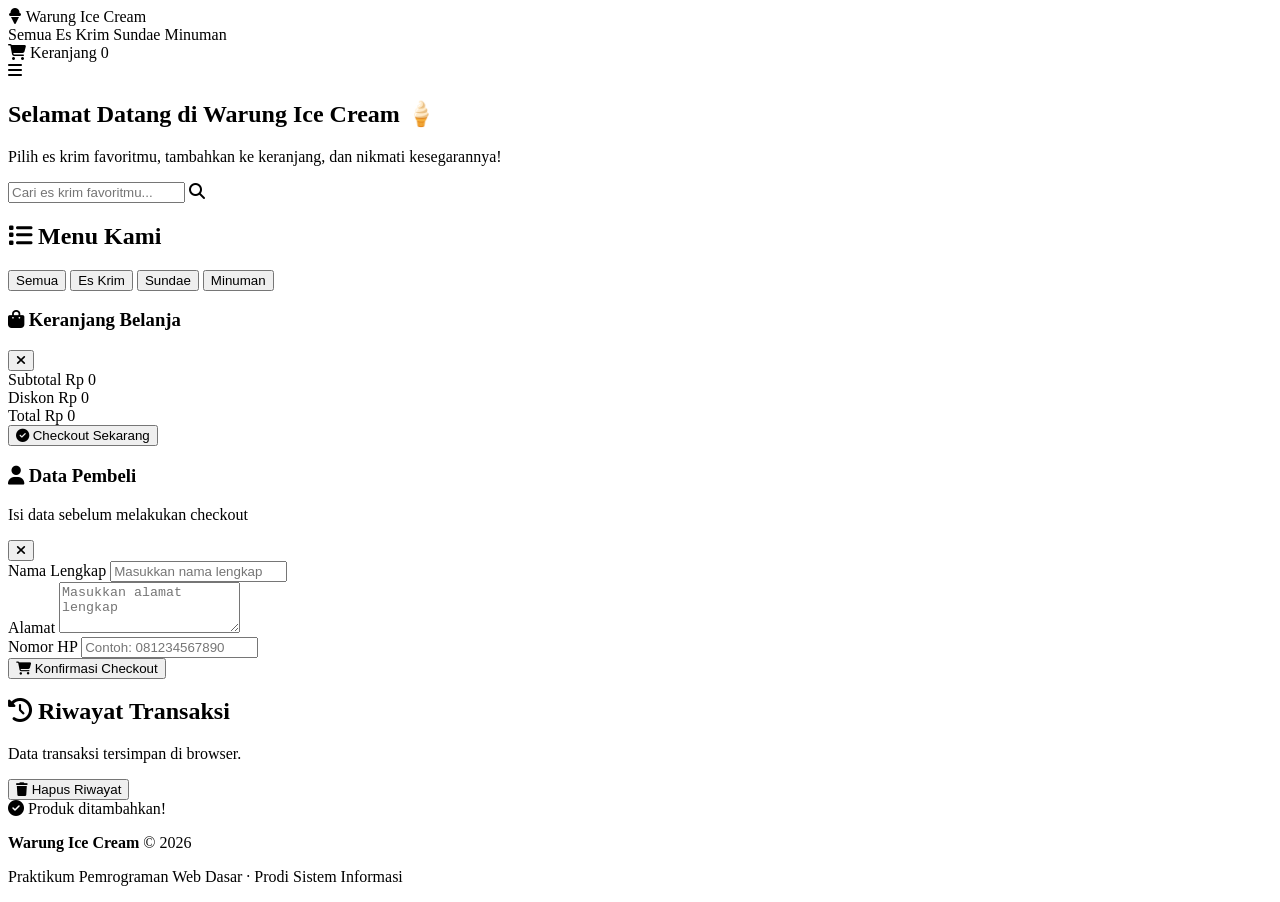
==== index.html @ 453256f9 "index web es cream" ====
<!DOCTYPE html>
<html lang="id">
<head>
    <meta charset="UTF-8">
    <meta name="viewport" content="width=device-width, initial-scale=1.0">

    <title>Warung Ice Cream - Es Krim Segar Setiap Hari</title>

    <!-- jQuery CDN -->
    <script src="https://code.jquery.com/jquery-3.7.1.min.js"
        integrity="sha256-/JqT3SQfawRcv/BIHPThkBvs0OEvtFFmqPF/lYI/Cxo="
        crossorigin="anonymous"></script>

    <!-- Font Awesome -->
    <link rel="stylesheet"
        href="https://cdnjs.cloudflare.com/ajax/libs/font-awesome/6.4.0/css/all.min.css">

    <!-- Google Fonts -->
    <link
        href="https://fonts.googleapis.com/css2?family=Poppins:wght@300;400;500;600;700;800&display=swap"
        rel="stylesheet">

    <!-- CSS -->
    <link rel="stylesheet" href="style.css">
</head>

<body>

    <!-- ================= NAVBAR ================= -->
    <nav class="navbar">
        <div class="nav-container">

            <div class="logo">
                <i class="fas fa-ice-cream"></i>
                <span>Warung Ice Cream</span>
            </div>

            <div class="nav-menu" id="navMenu">
                <a class="nav-link active" data-filter="all">Semua</a>
                <a class="nav-link" data-filter="es-krim">Es Krim</a>
                <a class="nav-link" data-filter="sundae">Sundae</a>
                <a class="nav-link" data-filter="minuman">Minuman</a>
            </div>

            <div class="cart-btn" id="cartBtn">
                <i class="fas fa-shopping-cart"></i>
                <span class="cart-text">Keranjang</span>
                <span class="cart-badge" id="cartBadge">0</span>
            </div>

            <div class="hamburger" id="hamburger">
                <i class="fas fa-bars"></i>
            </div>

        </div>
    </nav>


    <!-- ================= HERO ================= -->
    <section class="hero">

        <div class="hero-content">

            <h1>
                Selamat Datang di
                <span>Warung Ice Cream</span> 🍦
            </h1>

            <p>
                Pilih es krim favoritmu, tambahkan ke keranjang,
                dan nikmati kesegarannya!
            </p>

            <div class="search-box">
                <input
                    type="text"
                    id="searchProduk"
                    placeholder="Cari es krim favoritmu..."
                >

                <i class="fas fa-search"></i>
            </div>

        </div>

    </section>


    <!-- ================= PRODUK ================= -->
    <section class="produk-section">

        <div class="section-header">

            <h2>
                <i class="fas fa-list"></i>
                Menu Kami
            </h2>

            <div class="filter-btns">

                <button class="filter-btn active" data-cat="all">
                    Semua
                </button>

                <button class="filter-btn" data-cat="es-krim">
                    Es Krim
                </button>

                <button class="filter-btn" data-cat="sundae">
                    Sundae
                </button>

                <button class="filter-btn" data-cat="minuman">
                    Minuman
                </button>

            </div>

        </div>

        <!-- Produk dirender oleh jQuery -->
        <div class="produk-grid" id="produkGrid"></div>

    </section>


    <!-- ================= CART OVERLAY ================= -->
    <div class="cart-overlay" id="cartOverlay"></div>


    <!-- ================= CART SIDEBAR ================= -->
    <aside class="cart-sidebar" id="cartSidebar">

        <div class="cart-header">

            <h3>
                <i class="fas fa-shopping-bag"></i>
                Keranjang Belanja
            </h3>

            <button class="cart-close" id="cartClose">
                <i class="fas fa-times"></i>
            </button>

        </div>


        <div class="cart-items" id="cartItems">
            <!-- Keranjang dirender oleh jQuery -->
        </div>


        <div class="cart-footer">

            <div class="cart-summary">

                <div class="summary-row">
                    <span>Subtotal</span>
                    <span id="cartOriginal">Rp 0</span>
                </div>

                <div class="summary-row discount-row">
                    <span>Diskon</span>
                    <span id="cartDiscount">Rp 0</span>
                </div>

                <div class="cart-total">
                    <span>Total</span>
                    <span class="total-price" id="cartTotal">
                        Rp 0
                    </span>
                </div>

            </div>

            <button class="btn-checkout" id="btnCheckout">
                <i class="fas fa-check-circle"></i>
                Checkout Sekarang
            </button>

        </div>

    </aside>


    <!-- ================= MODAL PEMBELI ================= -->
    <div class="modal-overlay" id="buyerModal">

        <div class="buyer-modal">

            <div class="modal-header">

                <div>
                    <h3>
                        <i class="fas fa-user"></i>
                        Data Pembeli
                    </h3>

                    <p>
                        Isi data sebelum melakukan checkout
                    </p>
                </div>

                <button class="modal-close" id="buyerModalClose">
                    <i class="fas fa-times"></i>
                </button>

            </div>


            <form id="buyerForm">

                <div class="form-group">

                    <label for="namaPembeli">
                        Nama Lengkap
                    </label>

                    <input
                        type="text"
                        id="namaPembeli"
                        placeholder="Masukkan nama lengkap"
                    >

                    <small class="error-message" id="namaError"></small>

                </div>


                <div class="form-group">

                    <label for="alamatPembeli">
                        Alamat
                    </label>

                    <textarea
                        id="alamatPembeli"
                        rows="3"
                        placeholder="Masukkan alamat lengkap"
                    ></textarea>

                    <small class="error-message" id="alamatError"></small>

                </div>


                <div class="form-group">

                    <label for="hpPembeli">
                        Nomor HP
                    </label>

                    <input
                        type="text"
                        id="hpPembeli"
                        placeholder="Contoh: 081234567890"
                    >

                    <small class="error-message" id="hpError"></small>

                </div>


                <button type="submit" class="btn-submit">
                    <i class="fas fa-shopping-cart"></i>
                    Konfirmasi Checkout
                </button>

            </form>

        </div>

    </div>


    <!-- ================= RIWAYAT TRANSAKSI ================= -->
    <section class="riwayat-section">

        <div class="riwayat-header">

            <div>
                <h2>
                    <i class="fas fa-history"></i>
                    Riwayat Transaksi
                </h2>

                <p>
                    Data transaksi tersimpan di browser.
                </p>
            </div>

            <button id="btnHapusRiwayat" class="btn-clear-history">
                <i class="fas fa-trash"></i>
                Hapus Riwayat
            </button>

        </div>


        <div id="riwayatList" class="riwayat-list">
            <!-- Riwayat ditampilkan dengan jQuery -->
        </div>

    </section>


    <!-- ================= TOAST ================= -->
    <div class="toast" id="toast">

        <i class="fas fa-check-circle"></i>

        <span id="toastMsg">
            Produk ditambahkan!
        </span>

    </div>


    <!-- ================= FOOTER ================= -->
    <footer class="footer">

        <p>
            <strong>Warung Ice Cream</strong> © 2026
        </p>

        <p>
            Praktikum Pemrograman Web Dasar · Prodi Sistem Informasi
        </p>

    </footer>


    <!-- JavaScript -->
    <script src="script.js"></script>

</body>
</html>
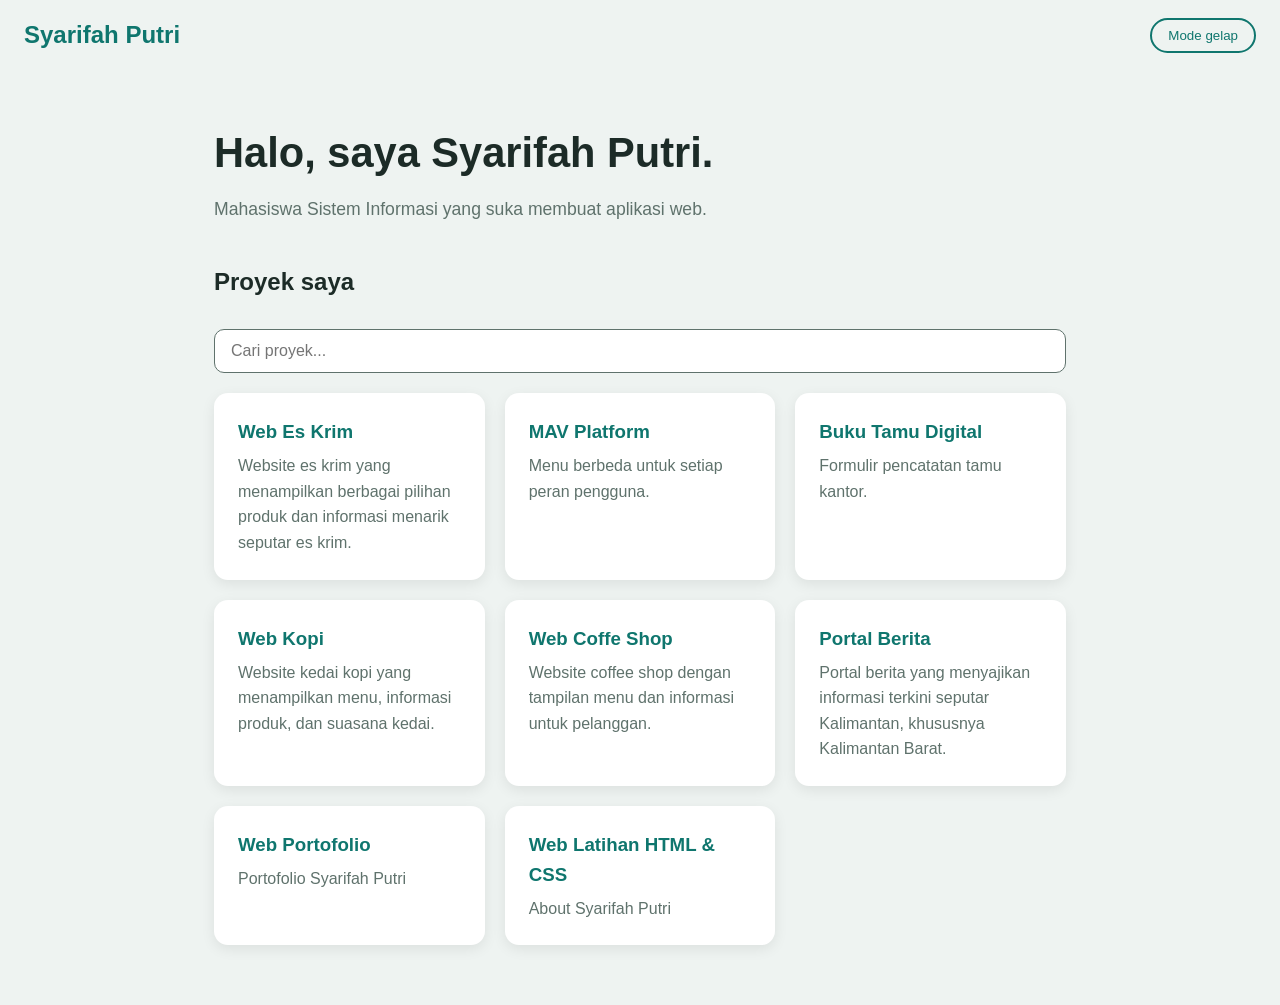
==== commit 4fc99151: "Portal Website" ====
--- a/index.html
+++ b/index.html
@@ -2,336 +2,102 @@
 <html lang="id">
 <head>
     <meta charset="UTF-8">
-    <meta name="viewport" content="width=device-width, initial-scale=1.0">
+    <meta name="viewport" content="width=device-width, initial-scale=1">
+    <title>Portofolio Syarifah Putri</title>
 
-    <title>Warung Ice Cream - Es Krim Segar Setiap Hari</title>
-
-    <!-- jQuery CDN -->
-    <script src="https://code.jquery.com/jquery-3.7.1.min.js"
-        integrity="sha256-/JqT3SQfawRcv/BIHPThkBvs0OEvtFFmqPF/lYI/Cxo="
-        crossorigin="anonymous"></script>
-
-    <!-- Font Awesome -->
-    <link rel="stylesheet"
-        href="https://cdnjs.cloudflare.com/ajax/libs/font-awesome/6.4.0/css/all.min.css">
-
-    <!-- Google Fonts -->
-    <link
-        href="https://fonts.googleapis.com/css2?family=Poppins:wght@300;400;500;600;700;800&display=swap"
-        rel="stylesheet">
-
-    <!-- CSS -->
+    <!-- Menghubungkan file CSS -->
     <link rel="stylesheet" href="style.css">
 </head>
-
 <body>
 
-    <!-- ================= NAVBAR ================= -->
-    <nav class="navbar">
-        <div class="nav-container">
+    <!-- ===== Bagian atas ===== -->
+    <header class="header">
+        <h2 class="logo">Syarifah Putri</h2>
+        <button id="tombol-tema">Mode gelap</button>
+    </header>
 
-            <div class="logo">
-                <i class="fas fa-ice-cream"></i>
-                <span>Warung Ice Cream</span>
-            </div>
+    <main class="isi">
 
-            <div class="nav-menu" id="navMenu">
-                <a class="nav-link active" data-filter="all">Semua</a>
-                <a class="nav-link" data-filter="es-krim">Es Krim</a>
-                <a class="nav-link" data-filter="sundae">Sundae</a>
-                <a class="nav-link" data-filter="minuman">Minuman</a>
-            </div>
+        <!-- ===== Perkenalan ===== -->
+        <section class="perkenalan">
 
-            <div class="cart-btn" id="cartBtn">
-                <i class="fas fa-shopping-cart"></i>
-                <span class="cart-text">Keranjang</span>
-                <span class="cart-badge" id="cartBadge">0</span>
-            </div>
+            <h1>Halo, saya Syarifah Putri.</h1>
+            <p>Mahasiswa Sistem Informasi yang suka membuat aplikasi web.</p>
+        </section>
 
-            <div class="hamburger" id="hamburger">
-                <i class="fas fa-bars"></i>
-            </div>
+        <!-- ===== Daftar proyek ===== -->
+        <h2>Proyek saya</h2>
 
-        </div>
-    </nav>
+        <!-- Kotak pencarian (dipakai oleh script.js) -->
+        <input type="text" id="cari" placeholder="Cari proyek...">
 
+        <section class="daftar-proyek">
 
-    <!-- ================= HERO ================= -->
-    <section class="hero">
+            <!-- Satu kartu = satu proyek.
+                 href mengarah ke index.html di dalam folder proyek tersebut. -->
+            <a
+                class="kartu"
+                href="web es cream/index.html">
+                <h3>Web Es Krim</h3>
+                <p>Website es krim yang menampilkan berbagai pilihan produk dan informasi menarik seputar es krim.</p>
+            </a>
 
-        <div class="hero-content">
+            <a
+                class="kartu"
+                href="mav-platform/index.html">
+                <h3>MAV Platform</h3>
+                <p>Menu berbeda untuk setiap peran pengguna.</p>
+            </a>
 
-            <h1>
-                Selamat Datang di
-                <span>Warung Ice Cream</span> 🍦
-            </h1>
+            <a
+                class="kartu"
+                href="buku-tamu-digital/index.html">
+                <h3>Buku Tamu Digital</h3>
+                <p>Formulir pencatatan tamu kantor.</p>
+            </a>
 
-            <p>
-                Pilih es krim favoritmu, tambahkan ke keranjang,
-                dan nikmati kesegarannya!
-            </p>
+            <a
+                class="kartu"
+                href="web kopi/index.html">
+                <h3>Web Kopi</h3>
+                <p>Website kedai kopi yang menampilkan menu, informasi produk, dan suasana kedai.</p>
+            </a>
 
-            <div class="search-box">
-                <input
-                    type="text"
-                    id="searchProduk"
-                    placeholder="Cari es krim favoritmu..."
-                >
+            <a
+                class="kartu"
+                href="coffe shop/index.html">
+                <h3>Web Coffe Shop</h3>
+                <p> Website coffee shop dengan tampilan menu dan informasi untuk pelanggan.</p>
+            </a>
 
-                <i class="fas fa-search"></i>
-            </div>
+            <a
+                class="kartu"
+                href="portal-berita/portal_berita.html">
+                <h3>Portal Berita</h3>
+                <p>Portal berita yang menyajikan informasi terkini
+            seputar Kalimantan, khususnya Kalimantan Barat.</p>
+            </a>
 
-        </div>
+             <a
+                class="kartu"
+                href="portofolio/index.html">
+                <h3>Web Portofolio</h3>
+                <p>Portofolio Syarifah Putri</p>
+            </a>
 
-    </section>
+            <a
+                class="kartu"
+                href="about/index.html">
+                <h3>Web Latihan HTML & CSS</h3>
+                <p>About Syarifah Putri</p>
+            </a>
 
+            <!-- Mau menambah proyek? Salin satu blok <a class="kartu"> di atas, lalu ubah href, judul, dan deskripsinya. -->
+        </section>
 
-    <!-- ================= PRODUK ================= -->
-    <section class="produk-section">
-
-        <div class="section-header">
-
-            <h2>
-                <i class="fas fa-list"></i>
-                Menu Kami
-            </h2>
-
-            <div class="filter-btns">
-
-                <button class="filter-btn active" data-cat="all">
-                    Semua
-                </button>
-
-                <button class="filter-btn" data-cat="es-krim">
-                    Es Krim
-                </button>
-
-                <button class="filter-btn" data-cat="sundae">
-                    Sundae
-                </button>
-
-                <button class="filter-btn" data-cat="minuman">
-                    Minuman
-                </button>
-
-            </div>
-
-        </div>
-
-        <!-- Produk dirender oleh jQuery -->
-        <div class="produk-grid" id="produkGrid"></div>
-
-    </section>
-
-
-    <!-- ================= CART OVERLAY ================= -->
-    <div class="cart-overlay" id="cartOverlay"></div>
-
-
-    <!-- ================= CART SIDEBAR ================= -->
-    <aside class="cart-sidebar" id="cartSidebar">
-
-        <div class="cart-header">
-
-            <h3>
-                <i class="fas fa-shopping-bag"></i>
-                Keranjang Belanja
-            </h3>
-
-            <button class="cart-close" id="cartClose">
-                <i class="fas fa-times"></i>
-            </button>
-
-        </div>
-
-
-        <div class="cart-items" id="cartItems">
-            <!-- Keranjang dirender oleh jQuery -->
-        </div>
-
-
-        <div class="cart-footer">
-
-            <div class="cart-summary">
-
-                <div class="summary-row">
-                    <span>Subtotal</span>
-                    <span id="cartOriginal">Rp 0</span>
-                </div>
-
-                <div class="summary-row discount-row">
-                    <span>Diskon</span>
-                    <span id="cartDiscount">Rp 0</span>
-                </div>
-
-                <div class="cart-total">
-                    <span>Total</span>
-                    <span class="total-price" id="cartTotal">
-                        Rp 0
-                    </span>
-                </div>
-
-            </div>
-
-            <button class="btn-checkout" id="btnCheckout">
-                <i class="fas fa-check-circle"></i>
-                Checkout Sekarang
-            </button>
-
-        </div>
-
-    </aside>
-
-
-    <!-- ================= MODAL PEMBELI ================= -->
-    <div class="modal-overlay" id="buyerModal">
-
-        <div class="buyer-modal">
-
-            <div class="modal-header">
-
-                <div>
-                    <h3>
-                        <i class="fas fa-user"></i>
-                        Data Pembeli
-                    </h3>
-
-                    <p>
-                        Isi data sebelum melakukan checkout
-                    </p>
-                </div>
-
-                <button class="modal-close" id="buyerModalClose">
-                    <i class="fas fa-times"></i>
-                </button>
-
-            </div>
-
-
-            <form id="buyerForm">
-
-                <div class="form-group">
-
-                    <label for="namaPembeli">
-                        Nama Lengkap
-                    </label>
-
-                    <input
-                        type="text"
-                        id="namaPembeli"
-                        placeholder="Masukkan nama lengkap"
-                    >
-
-                    <small class="error-message" id="namaError"></small>
-
-                </div>
-
-
-                <div class="form-group">
-
-                    <label for="alamatPembeli">
-                        Alamat
-                    </label>
-
-                    <textarea
-                        id="alamatPembeli"
-                        rows="3"
-                        placeholder="Masukkan alamat lengkap"
-                    ></textarea>
-
-                    <small class="error-message" id="alamatError"></small>
-
-                </div>
-
-
-                <div class="form-group">
-
-                    <label for="hpPembeli">
-                        Nomor HP
-                    </label>
-
-                    <input
-                        type="text"
-                        id="hpPembeli"
-                        placeholder="Contoh: 081234567890"
-                    >
-
-                    <small class="error-message" id="hpError"></small>
-
-                </div>
-
-
-                <button type="submit" class="btn-submit">
-                    <i class="fas fa-shopping-cart"></i>
-                    Konfirmasi Checkout
-                </button>
-
-            </form>
-
-        </div>
-
-    </div>
-
-
-    <!-- ================= RIWAYAT TRANSAKSI ================= -->
-    <section class="riwayat-section">
-
-        <div class="riwayat-header">
-
-            <div>
-                <h2>
-                    <i class="fas fa-history"></i>
-                    Riwayat Transaksi
-                </h2>
-
-                <p>
-                    Data transaksi tersimpan di browser.
-                </p>
-            </div>
-
-            <button id="btnHapusRiwayat" class="btn-clear-history">
-                <i class="fas fa-trash"></i>
-                Hapus Riwayat
-            </button>
-
-        </div>
-
-
-        <div id="riwayatList" class="riwayat-list">
-            <!-- Riwayat ditampilkan dengan jQuery -->
-        </div>
-
-    </section>
-
-
-    <!-- ================= TOAST ================= -->
-    <div class="toast" id="toast">
-
-        <i class="fas fa-check-circle"></i>
-
-        <span id="toastMsg">
-            Produk ditambahkan!
-        </span>
-
-    </div>
-
-
-    <!-- ================= FOOTER ================= -->
-    <footer class="footer">
-
-        <p>
-            <strong>Warung Ice Cream</strong> © 2026
-        </p>
-
-        <p>
-            Praktikum Pemrograman Web Dasar · Prodi Sistem Informasi
-        </p>
-
-    </footer>
-
-
-    <!-- JavaScript -->
+        <p id="pesan-kosong" class="pesan-kosong">Proyek tidak ditemukan.</p>
+    </main>
+    <!-- Menghubungkan file JavaScript(letakkan paling bawah) -->
     <script src="script.js"></script>
-
 </body>
 </html>
--- a/style.css
+++ b/style.css
@@ -0,0 +1,136 @@
+/* ===== 1. Warna =====
+   Variabel CSS: ubah warna cukup di sini saja. */
+
+:root {
+  --latar: #eef3f1;
+  --kartu: #ffffff;
+  --teks: #1c2b27;
+  --teks-pudar: #5f726c;
+  --aksen: #0f766e;
+}
+
+/* Saat body diberi class "gelap" oleh JavaScript, warna berganti */
+
+body.gelap {
+  --latar: #121a18;
+  --kartu: #1b2623;
+  --teks: #e6efec;
+  --teks-pudar: #94a8a1;
+  --aksen: #5fd1c4;
+}
+
+/* ===== 2. Dasar halaman ===== */
+
+* {
+  box-sizing: border-box;
+}
+
+body {
+  margin: 0;
+  font-family: Arial, sans-serif;
+  line-height: 1.6;
+  background: var(--latar);
+  color: var(--teks);
+}
+
+/* ===== 3. Bagian atas ===== */
+
+.header {
+  display: flex;
+  justify-content: space-between;
+  align-items: center;
+  padding: 16px 24px;
+}
+
+.logo {
+  margin: 0;
+  color: var(--aksen);
+}
+
+#tombol-tema {
+  padding: 8px 16px;
+  border: 2px solid var(--aksen);
+  border-radius: 20px;
+  background: transparent;
+  color: var(--aksen);
+  cursor: pointer;
+}
+
+/* ===== 4. Isi halaman ===== */
+
+.isi {
+  max-width: 900px;
+  margin: 0 auto;
+  padding: 0 24px 60px;
+}
+
+.perkenalan {
+  padding: 50px 0 20px;
+}
+
+.perkenalan h1 {
+  font-size: 2.6rem;
+  margin: 0 0 8px;
+}
+
+.perkenalan p {
+  color: var(--teks-pudar);
+  font-size: 1.1rem;
+  margin: 0;
+}
+
+
+/* ===== 5. Pencarian ===== */
+
+#cari {
+  width: 100%;
+  padding: 12px 16px;
+  margin: 8px 0 20px;
+  border: 1px solid var(--teks-pudar);
+  border-radius: 10px;
+  font-size: 1rem;
+  background: var(--kartu);
+  color: var(--teks);
+}
+
+
+/* ===== 6. Kartu proyek ===== */
+
+.daftar-proyek {
+  display: grid;
+  grid-template-columns: repeat(auto-fill, minmax(250px, 1fr));
+  gap: 20px;
+}
+
+.kartu {
+  display: block;
+  padding: 24px;
+  background: var(--kartu);
+  border-radius: 14px;
+  box-shadow: 0 4px 14px rgba(0, 0, 0, 0.08);
+  color: inherit;
+  text-decoration: none;
+  transition: transform 0.2s;
+}
+
+.kartu:hover {
+  transform: translateY(-4px);
+}
+
+.kartu h3 {
+  margin: 0 0 6px;
+  color: var(--aksen);
+}
+
+.kartu p {
+  margin: 0;
+  color: var(--teks-pudar);
+}
+
+
+/* Pesan "tidak ditemukan" disembunyikan dulu */
+
+.pesan-kosong {
+  display: none;
+  color: var(--teks-pudar);
+}
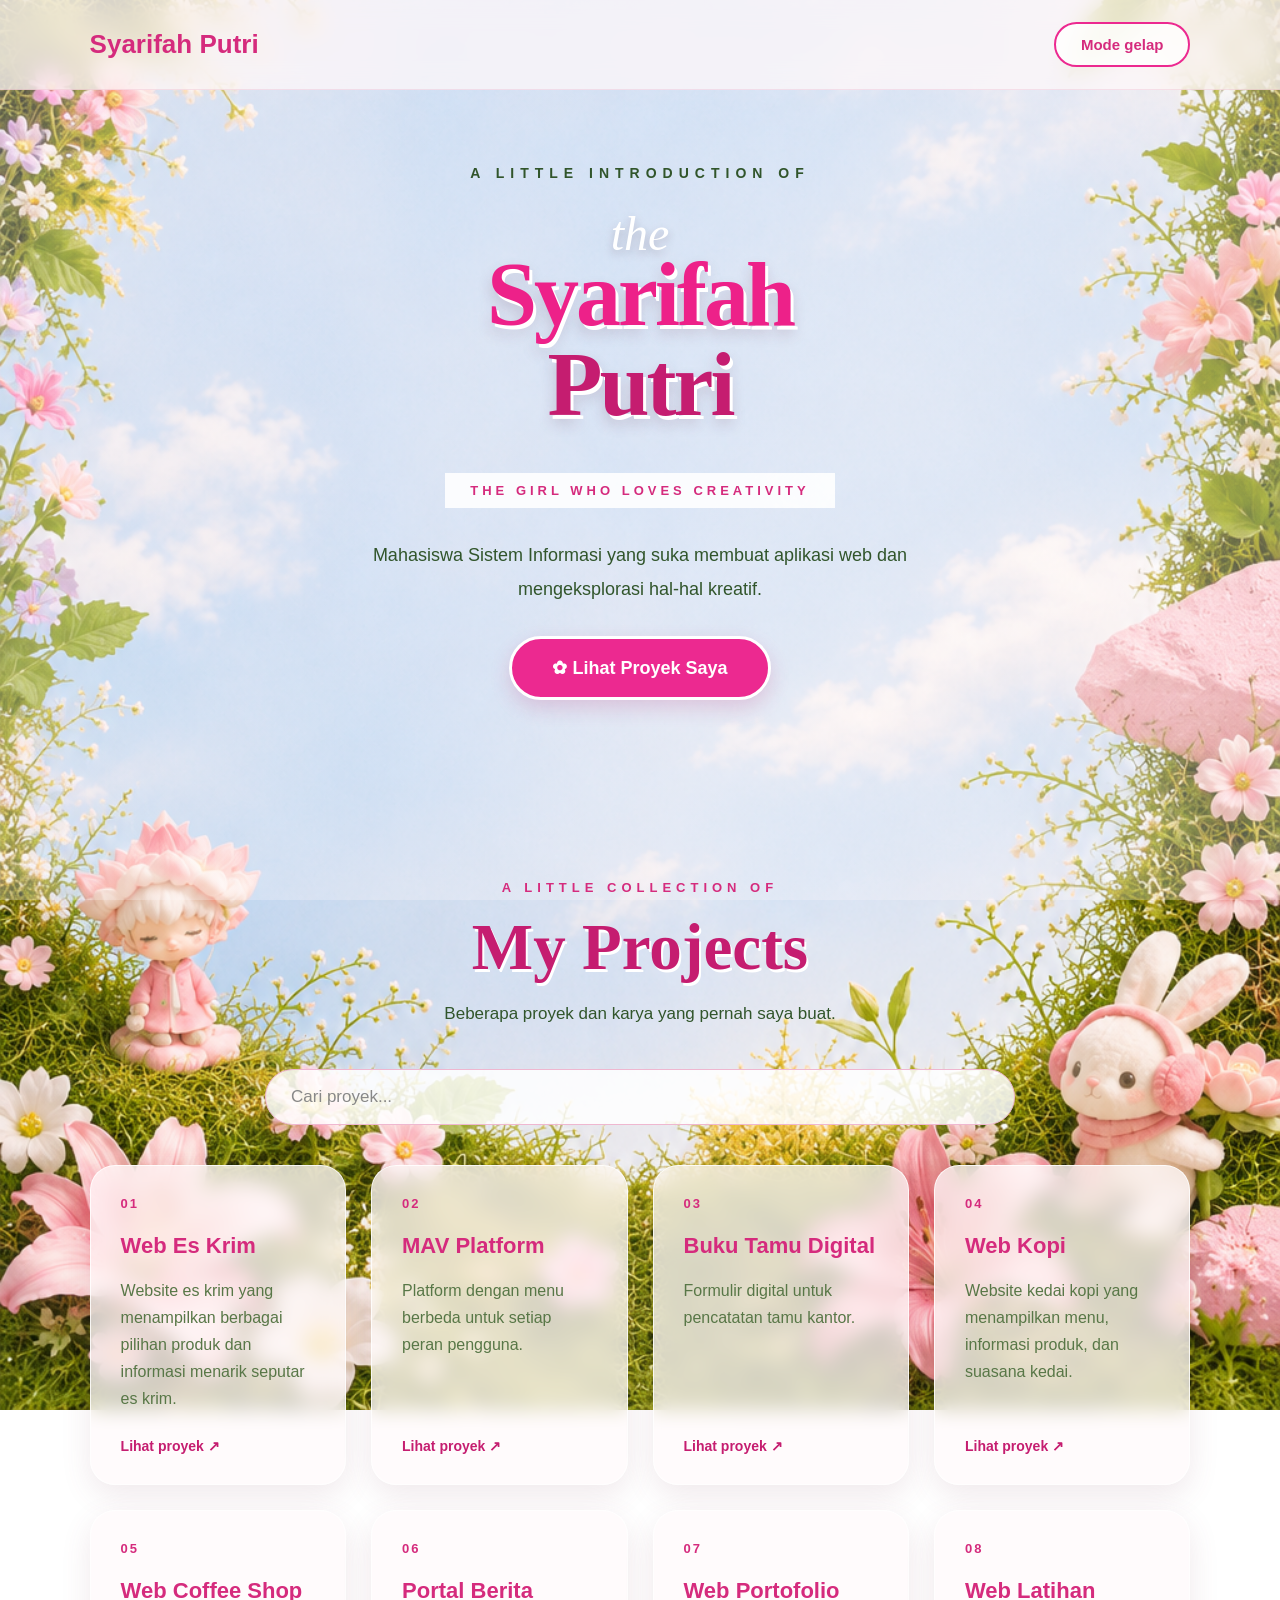
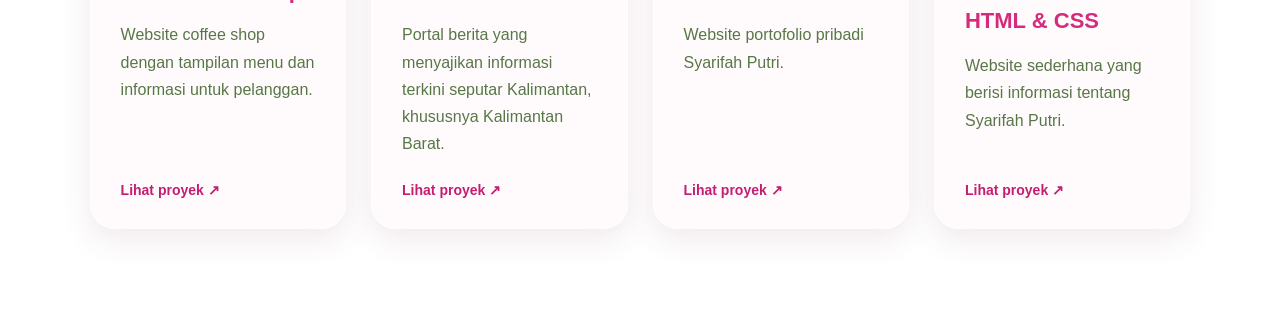
==== commit 9a20637c: "Pertemuan 13" ====
--- a/index.html
+++ b/index.html
@@ -1,8 +1,10 @@
+
 <!DOCTYPE html>
 <html lang="id">
 <head>
     <meta charset="UTF-8">
-    <meta name="viewport" content="width=device-width, initial-scale=1">
+    <meta name="viewport" content="width=device-width, initial-scale=1.0">
+
     <title>Portofolio Syarifah Putri</title>
 
     <!-- Menghubungkan file CSS -->
@@ -10,94 +12,158 @@
 </head>
 <body>
 
-    <!-- ===== Bagian atas ===== -->
+    <!-- ===== Bagian Header ===== -->
     <header class="header">
         <h2 class="logo">Syarifah Putri</h2>
-        <button id="tombol-tema">Mode gelap</button>
+
+        <button id="tombol-tema" type="button">
+            Mode gelap
+        </button>
     </header>
 
     <main class="isi">
 
-        <!-- ===== Perkenalan ===== -->
-        <section class="perkenalan">
+        <!-- ===== Bagian Perkenalan ===== -->
+        <section class="perkenalan" id="beranda">
 
-            <h1>Halo, saya Syarifah Putri.</h1>
-            <p>Mahasiswa Sistem Informasi yang suka membuat aplikasi web.</p>
+            <p class="teks-pembuka">
+                A LITTLE INTRODUCTION OF
+            </p>
+
+            <h1>
+                <span class="the">the</span>
+                <span class="nama">Syarifah</span>
+                <span class="nama nama-kedua">Putri</span>
+            </h1>
+
+            <p class="label-kreativitas">
+                THE GIRL WHO LOVES CREATIVITY
+            </p>
+
+            <p class="deskripsi">
+                Mahasiswa Sistem Informasi yang suka membuat aplikasi web
+                dan mengeksplorasi hal-hal kreatif.
+            </p>
+
+            <a href="#proyek" class="tombol-proyek">
+                ✿ Lihat Proyek Saya
+            </a>
+
         </section>
 
-        <!-- ===== Daftar proyek ===== -->
-        <h2>Proyek saya</h2>
+        <!-- ===== Bagian Daftar Proyek ===== -->
+        <section class="bagian-proyek" id="proyek">
 
-        <!-- Kotak pencarian (dipakai oleh script.js) -->
-        <input type="text" id="cari" placeholder="Cari proyek...">
+            <div class="judul-proyek">
+                <p class="subjudul">A LITTLE COLLECTION OF</p>
+                <h2>My Projects</h2>
+                <p>
+                    Beberapa proyek dan karya yang pernah saya buat.
+                </p>
+            </div>
 
-        <section class="daftar-proyek">
+            <!-- Kolom pencarian -->
+            <input
+                type="text"
+                id="cari"
+                placeholder="Cari proyek..."
+                aria-label="Cari proyek"
+            >
 
-            <!-- Satu kartu = satu proyek.
-                 href mengarah ke index.html di dalam folder proyek tersebut. -->
-            <a
-                class="kartu"
-                href="web es cream/index.html">
-                <h3>Web Es Krim</h3>
-                <p>Website es krim yang menampilkan berbagai pilihan produk dan informasi menarik seputar es krim.</p>
-            </a>
+            <!-- Daftar kartu proyek -->
+            <section class="daftar-proyek">
 
-            <a
-                class="kartu"
-                href="mav-platform/index.html">
-                <h3>MAV Platform</h3>
-                <p>Menu berbeda untuk setiap peran pengguna.</p>
-            </a>
+                <a class="kartu" href="web es cream/index.html">
+                    <span class="nomor-proyek">01</span>
+                    <h3>Web Es Krim</h3>
+                    <p>
+                        Website es krim yang menampilkan berbagai pilihan
+                        produk dan informasi menarik seputar es krim.
+                    </p>
+                    <span class="lihat-proyek">Lihat proyek ↗</span>
+                </a>
 
-            <a
-                class="kartu"
-                href="buku-tamu-digital/index.html">
-                <h3>Buku Tamu Digital</h3>
-                <p>Formulir pencatatan tamu kantor.</p>
-            </a>
+                <a class="kartu" href="mav-platform/index.html">
+                    <span class="nomor-proyek">02</span>
+                    <h3>MAV Platform</h3>
+                    <p>
+                        Platform dengan menu berbeda untuk setiap
+                        peran pengguna.
+                    </p>
+                    <span class="lihat-proyek">Lihat proyek ↗</span>
+                </a>
 
-            <a
-                class="kartu"
-                href="web kopi/index.html">
-                <h3>Web Kopi</h3>
-                <p>Website kedai kopi yang menampilkan menu, informasi produk, dan suasana kedai.</p>
-            </a>
+                <a class="kartu" href="buku-tamu-digital/index.html">
+                    <span class="nomor-proyek">03</span>
+                    <h3>Buku Tamu Digital</h3>
+                    <p>
+                        Formulir digital untuk pencatatan tamu kantor.
+                    </p>
+                    <span class="lihat-proyek">Lihat proyek ↗</span>
+                </a>
 
-            <a
-                class="kartu"
-                href="coffe shop/index.html">
-                <h3>Web Coffe Shop</h3>
-                <p> Website coffee shop dengan tampilan menu dan informasi untuk pelanggan.</p>
-            </a>
+                <a class="kartu" href="web kopi/index.html">
+                    <span class="nomor-proyek">04</span>
+                    <h3>Web Kopi</h3>
+                    <p>
+                        Website kedai kopi yang menampilkan menu,
+                        informasi produk, dan suasana kedai.
+                    </p>
+                    <span class="lihat-proyek">Lihat proyek ↗</span>
+                </a>
 
-            <a
-                class="kartu"
-                href="portal-berita/portal_berita.html">
-                <h3>Portal Berita</h3>
-                <p>Portal berita yang menyajikan informasi terkini
-            seputar Kalimantan, khususnya Kalimantan Barat.</p>
-            </a>
+                <a class="kartu" href="coffe shop/index.html">
+                    <span class="nomor-proyek">05</span>
+                    <h3>Web Coffee Shop</h3>
+                    <p>
+                        Website coffee shop dengan tampilan menu
+                        dan informasi untuk pelanggan.
+                    </p>
+                    <span class="lihat-proyek">Lihat proyek ↗</span>
+                </a>
 
-             <a
-                class="kartu"
-                href="portofolio/index.html">
-                <h3>Web Portofolio</h3>
-                <p>Portofolio Syarifah Putri</p>
-            </a>
+                <a class="kartu" href="portal-berita/portal_berita.html">
+                    <span class="nomor-proyek">06</span>
+                    <h3>Portal Berita</h3>
+                    <p>
+                        Portal berita yang menyajikan informasi terkini
+                        seputar Kalimantan, khususnya Kalimantan Barat.
+                    </p>
+                    <span class="lihat-proyek">Lihat proyek ↗</span>
+                </a>
 
-            <a
-                class="kartu"
-                href="about/index.html">
-                <h3>Web Latihan HTML & CSS</h3>
-                <p>About Syarifah Putri</p>
-            </a>
+                <a class="kartu" href="portofolio/index.html">
+                    <span class="nomor-proyek">07</span>
+                    <h3>Web Portofolio</h3>
+                    <p>
+                        Website portofolio pribadi Syarifah Putri.
+                    </p>
+                    <span class="lihat-proyek">Lihat proyek ↗</span>
+                </a>
 
-            <!-- Mau menambah proyek? Salin satu blok <a class="kartu"> di atas, lalu ubah href, judul, dan deskripsinya. -->
+                <a class="kartu" href="about/index.html">
+                    <span class="nomor-proyek">08</span>
+                    <h3>Web Latihan HTML & CSS</h3>
+                    <p>
+                        Website sederhana yang berisi informasi
+                        tentang Syarifah Putri.
+                    </p>
+                    <span class="lihat-proyek">Lihat proyek ↗</span>
+                </a>
+
+            </section>
+
+            <!-- Pesan ketika proyek tidak ditemukan -->
+            <p id="pesan-kosong" class="pesan-kosong">
+                Proyek tidak ditemukan.
+            </p>
+
         </section>
 
-        <p id="pesan-kosong" class="pesan-kosong">Proyek tidak ditemukan.</p>
     </main>
-    <!-- Menghubungkan file JavaScript(letakkan paling bawah) -->
+
+    <!-- Menghubungkan file JavaScript -->
     <script src="script.js"></script>
+
 </body>
-</html>+</html>
--- a/style.css
+++ b/style.css
@@ -1,136 +1,834 @@
-/* ===== 1. Warna =====
-   Variabel CSS: ubah warna cukup di sini saja. */
-
-:root {
-  --latar: #eef3f1;
-  --kartu: #ffffff;
-  --teks: #1c2b27;
-  --teks-pudar: #5f726c;
-  --aksen: #0f766e;
-}
-
-/* Saat body diberi class "gelap" oleh JavaScript, warna berganti */
+
+/* ==============================
+   RESET DAN PENGATURAN DASAR
+============================== */
+
+* {
+    margin: 0;
+    padding: 0;
+    box-sizing: border-box;
+}
+
+html {
+    scroll-behavior: smooth;
+}
+
+body {
+    font-family: Arial, Helvetica, sans-serif;
+    color: #31552b;
+
+    /* Background untuk SELURUH halaman */
+    background:
+        linear-gradient(
+            rgba(255, 248, 250, 0.28),
+            rgba(255, 248, 250, 0.28)
+        ),
+        url("background.png");
+
+    background-size: cover;
+    background-position: center;
+    background-repeat: no-repeat;
+    background-attachment: fixed;
+
+    min-height: 100vh;
+    transition: background-color 0.4s ease, color 0.4s ease;
+}
+
+/* ==============================
+   HEADER
+============================== */
+
+.header {
+    width: 100%;
+    min-height: 90px;
+    padding: 20px 7%;
+
+    display: flex;
+    justify-content: space-between;
+    align-items: center;
+
+    background: rgba(255, 248, 250, 0.72);
+    backdrop-filter: blur(12px);
+
+    border-bottom: 1px solid rgba(220, 100, 150, 0.15);
+}
+
+.logo {
+    color: #d52b7d;
+    font-size: 26px;
+    font-weight: bold;
+}
+
+#tombol-tema {
+    padding: 12px 25px;
+
+    border: 2px solid #ec2990;
+    border-radius: 30px;
+
+    background: rgba(255, 255, 255, 0.8);
+    color: #d52b7d;
+
+    font-size: 15px;
+    font-weight: bold;
+
+    cursor: pointer;
+    transition: 0.3s ease;
+}
+
+#tombol-tema:hover {
+    background: #ec2990;
+    color: white;
+    transform: translateY(-2px);
+}
+
+/* ==============================
+   BAGIAN UTAMA
+============================== */
+
+.isi {
+    width: 100%;
+    min-height: 100vh;
+
+    /* Jangan menggunakan background putih di sini */
+    background: transparent;
+}
+
+/* ==============================
+   BAGIAN PERKENALAN / HERO
+============================== */
+
+.perkenalan {
+    min-height: 680px;
+    padding: 75px 20px 100px;
+
+    display: flex;
+    flex-direction: column;
+    justify-content: center;
+    align-items: center;
+
+    text-align: center;
+    position: relative;
+
+    background: transparent;
+}
+
+/* Teks pembuka */
+
+.teks-pembuka {
+    margin-bottom: 30px;
+
+    color: #31552b;
+    font-size: 14px;
+    font-weight: bold;
+
+    letter-spacing: 6px;
+    text-transform: uppercase;
+}
+
+/* Judul utama */
+
+.perkenalan h1 {
+    display: flex;
+    flex-direction: column;
+    align-items: center;
+
+    line-height: 0.95;
+    margin-bottom: 25px;
+}
+
+/* Tulisan "the" */
+
+.the {
+    font-family: Georgia, "Times New Roman", serif;
+    font-size: 48px;
+    color: white;
+    font-style: italic;
+    font-weight: normal;
+    text-shadow: 0 4px 8px rgba(80, 50, 70, 0.25);
+    margin-bottom: -5px;
+}
+
+.nama {
+    font-family: Georgia, "Times New Roman", serif;
+    font-size: 90px;
+    font-weight: bold;
+    color: #ed2189;
+
+    text-shadow:
+        3px 4px 0 white,
+        0 8px 15px rgba(100, 40, 70, 0.2);
+
+    letter-spacing: -3px;
+}
+
+.nama-kedua {
+    color: #c51d70;
+    margin-top: 5px;
+}
+
+/* Label kreativitas */
+
+.label-kreativitas {
+    display: inline-block;
+
+    margin: 20px 0;
+    padding: 10px 25px;
+
+    background: rgba(255, 255, 255, 0.88);
+    color: #d52b7d;
+
+    font-size: 13px;
+    font-weight: bold;
+
+    letter-spacing: 4px;
+}
+
+/* Deskripsi */
+
+.deskripsi {
+    max-width: 650px;
+
+    margin: 10px auto 30px;
+
+    color: #31552b;
+    font-size: 18px;
+    line-height: 1.9;
+}
+
+/* Tombol lihat proyek */
+
+.tombol-proyek {
+    display: inline-block;
+
+    padding: 18px 40px;
+
+    border: 3px solid white;
+    border-radius: 50px;
+
+    background: #ec2990;
+    color: white;
+
+    font-size: 18px;
+    font-weight: bold;
+
+    text-decoration: none;
+
+    box-shadow: 0 8px 20px rgba(190, 50, 120, 0.2);
+
+    transition: 0.3s ease;
+}
+
+.tombol-proyek:hover {
+    background: #c51d70;
+    transform: translateY(-5px);
+    box-shadow: 0 12px 25px rgba(190, 50, 120, 0.3);
+}
+
+/* ==============================
+   BAGIAN PROYEK
+============================== */
+
+.bagian-proyek {
+    width: 100%;
+    padding: 80px 7% 100px;
+
+    /* Transparan agar background tetap terlihat */
+    background: transparent;
+}
+
+/* Judul proyek */
+
+.judul-proyek {
+    text-align: center;
+    margin-bottom: 40px;
+}
+
+.subjudul {
+    margin-bottom: 15px;
+
+    color: #d52b7d;
+    font-size: 13px;
+    font-weight: bold;
+
+    letter-spacing: 5px;
+}
+
+.judul-proyek h2 {
+    margin-bottom: 15px;
+
+    font-family: Georgia, "Times New Roman", serif;
+    font-size: clamp(40px, 6vw, 65px);
+
+    color: #c51d70;
+    text-shadow: 2px 3px 0 white;
+}
+
+.judul-proyek > p:last-child {
+    color: #31552b;
+    font-size: 17px;
+    line-height: 1.7;
+}
+
+/* ==============================
+   KOLOM PENCARIAN
+============================== */
+
+#cari {
+    display: block;
+
+    width: min(100%, 750px);
+    margin: 0 auto 40px;
+
+    padding: 17px 25px;
+
+    border: 1px solid #efb7d0;
+    border-radius: 40px;
+
+    background: rgba(255, 255, 255, 0.85);
+    color: #31552b;
+
+    font-size: 17px;
+
+    outline: none;
+    transition: 0.3s ease;
+}
+
+#cari:focus {
+    border-color: #ec2990;
+    box-shadow: 0 0 0 4px rgba(236, 41, 144, 0.12);
+}
+
+#cari::placeholder {
+    color: #888;
+}
+
+/* ==============================
+   GRID KARTU PROYEK
+============================== */
+
+.daftar-proyek {
+    display: grid;
+
+    grid-template-columns: repeat(4, minmax(0, 1fr));
+    gap: 25px;
+}
+
+/* Kartu proyek */
+
+.kartu {
+    display: flex;
+    flex-direction: column;
+
+    min-height: 250px;
+    padding: 30px;
+
+    border: 1px solid rgba(255, 255, 255, 0.8);
+    border-radius: 25px;
+
+    /* Kartu tidak lagi putih solid */
+    background: rgba(255, 250, 252, 0.76);
+    backdrop-filter: blur(10px);
+
+    box-shadow: 0 10px 30px rgba(130, 70, 100, 0.12);
+
+    color: #31552b;
+    text-decoration: none;
+
+    transition: 0.3s ease;
+}
+
+.kartu:hover {
+    transform: translateY(-8px);
+
+    background: rgba(255, 255, 255, 0.92);
+
+    border-color: #ef9bc5;
+
+    box-shadow: 0 15px 35px rgba(190, 50, 120, 0.2);
+}
+
+/* Nomor proyek */
+
+.nomor-proyek {
+    margin-bottom: 20px;
+
+    color: #d52b7d;
+    font-size: 13px;
+    font-weight: bold;
+
+    letter-spacing: 2px;
+}
+
+/* Judul kartu */
+
+.kartu h3 {
+    margin-bottom: 15px;
+
+    color: #d52b7d;
+    font-size: 22px;
+    line-height: 1.4;
+}
+
+/* Deskripsi kartu */
+
+.kartu p {
+    margin-bottom: 25px;
+
+    color: #587747;
+    font-size: 16px;
+    line-height: 1.7;
+}
+
+/* Teks lihat proyek */
+
+.lihat-proyek {
+    margin-top: auto;
+
+    color: #c51d70;
+    font-size: 14px;
+    font-weight: bold;
+}
+
+/* ==============================
+   PESAN PROYEK TIDAK DITEMUKAN
+============================== */
+
+.pesan-kosong {
+    display: none;
+
+    margin-top: 30px;
+
+    color: #c51d70;
+    font-size: 17px;
+    font-weight: bold;
+
+    text-align: center;
+}
+
+/* ==============================
+   MODE GELAP
+============================== */
+
+body.mode-gelap {
+    color: #f8e8f0;
+
+    background:
+        linear-gradient(
+            rgba(35, 20, 35, 0.65),
+            rgba(35, 20, 35, 0.65)
+        ),
+        url("images/background-floral.jpg");
+
+    background-size: cover;
+    background-position: center;
+    background-repeat: no-repeat;
+    background-attachment: fixed;
+}
+
+body.mode-gelap .header {
+    background: rgba(35, 20, 35, 0.8);
+    border-bottom-color: rgba(255, 255, 255, 0.1);
+}
+
+body.mode-gelap .logo {
+    color: #ff77b7;
+}
+
+body.mode-gelap .perkenalan,
+body.mode-gelap .bagian-proyek,
+body.mode-gelap .isi {
+    background: transparent;
+}
+
+body.mode-gelap .teks-pembuka,
+body.mode-gelap .deskripsi,
+body.mode-gelap .judul-proyek > p:last-child {
+    color: #f8e8f0;
+}
+
+body.mode-gelap .kartu {
+    background: rgba(45, 30, 45, 0.8);
+    border-color: rgba(255, 255, 255, 0.15);
+}
+
+body.mode-gelap .kartu p {
+    color: #e8d5e0;
+}
+
+body.mode-gelap .kartu:hover {
+    background: rgba(65, 40, 60, 0.95);
+}
+
+body.mode-gelap #cari {
+    background: rgba(45, 30, 45, 0.9);
+    color: white;
+    border-color: #a84c7d;
+}
+
+body.mode-gelap #cari::placeholder {
+    color: #d5b6c8;
+}
+
+/* ==============================
+   RESPONSIVE TABLET
+============================== */
+
+@media (max-width: 1100px) {
+    .daftar-proyek {
+        grid-template-columns: repeat(2, minmax(0, 1fr));
+    }
+
+    .perkenalan {
+        min-height: 600px;
+    }
+
+    .nama {
+        font-size: clamp(65px, 10vw, 110px);
+    }
+}
+
+/* ==============================
+   RESPONSIVE HP
+============================== */
+
+@media (max-width: 600px) {
+    .header {
+        min-height: 75px;
+        padding: 15px 5%;
+    }
+
+    .logo {
+        font-size: 20px;
+    }
+
+    #tombol-tema {
+        padding: 10px 16px;
+        font-size: 13px;
+    }
+
+    .perkenalan {
+        min-height: 600px;
+        padding: 60px 15px 80px;
+    }
+
+    .teks-pembuka {
+        font-size: 10px;
+        letter-spacing: 3px;
+    }
+
+    .the {
+        font-size: 45px;
+    }
+
+    .nama {
+        font-size: clamp(50px, 13vw, 75px);
+        letter-spacing: -2px;
+    }
+
+    .label-kreativitas {
+        padding: 9px 15px;
+        font-size: 10px;
+        letter-spacing: 2px;
+    }
+
+    .deskripsi {
+        font-size: 15px;
+        line-height: 1.8;
+    }
+
+    .tombol-proyek {
+        padding: 15px 28px;
+        font-size: 15px;
+    }
+
+    .bagian-proyek {
+        padding: 60px 5% 80px;
+    }
+
+    .judul-proyek h2 {
+        font-size: 40px;
+    }
+
+    .subjudul {
+        font-size: 10px;
+        letter-spacing: 3px;
+    }
+
+    .judul-proyek > p:last-child {
+        font-size: 14px;
+    }
+
+    .daftar-proyek {
+        grid-template-columns: 1fr;
+        gap: 20px;
+    }
+
+    .kartu {
+        min-height: 220px;
+        padding: 25px;
+    }
+
+    .kartu h3 {
+        font-size: 20px;
+    }
+
+    .kartu p {
+        font-size: 15px;
+    }
+}
+/* ===== MODE GELAP ===== */
 
 body.gelap {
-  --latar: #121a18;
-  --kartu: #1b2623;
-  --teks: #e6efec;
-  --teks-pudar: #94a8a1;
-  --aksen: #5fd1c4;
-}
-
-/* ===== 2. Dasar halaman ===== */
-
-* {
-  box-sizing: border-box;
-}
+    background-color: #1b1420 !important;
+    color: #f8e8f1 !important;
+}
+
+/* Header */
+body.gelap .header {
+    background: rgba(35, 25, 40, 0.95) !important;
+    color: #f8e8f1 !important;
+}
+
+/* Bagian perkenalan */
+body.gelap .perkenalan {
+    background-color: transparent !important;
+}
+
+/* Bagian proyek */
+body.gelap .bagian-proyek {
+    background-color: transparent !important;
+}
+
+/* Kartu proyek */
+body.gelap .kartu {
+    background: rgba(45, 34, 50, 0.95) !important;
+    color: #f8e8f1 !important;
+    border-color: rgba(255, 182, 210, 0.3) !important;
+}
+
+/* Judul dan teks */
+body.gelap .kartu h3,
+body.gelap .judul-proyek h2 {
+    color: #ff75b7 !important;
+}
+
+body.gelap .kartu p,
+body.gelap .judul-proyek p {
+    color: #e7d9e8 !important;
+}
+
+/* Kolom pencarian */
+body.gelap #cari {
+    background: #302536 !important;
+    color: #ffffff !important;
+    border-color: #ff75b7 !important;
+}
+
+body.gelap #cari::placeholder {
+    color: #d9c5d5 !important;
+}
+
+/* Tombol mode */
+body.gelap #tombol-tema {
+    background: #302536 !important;
+    color: #ff75b7 !important;
+    border-color: #ff75b7 !important;
+}
+
+/* Link proyek */
+body.gelap .lihat-proyek {
+    color: #ff9ac9 !important;
+}
+/* ===== MODE GELAP: HANYA CARD YANG BERUBAH ===== */
+
+/* Background halaman tetap menggunakan background terang */
+body.gelap {
+    background-color: transparent !important;
+    color: #315c28;
+}
+
+/* Tulisan di luar card tetap menggunakan warna mode terang */
+body.gelap .teks-pembuka {
+    color: #315c28 !important;
+}
+
+body.gelap .the {
+    color: #ffffff !important;
+}
+
+body.gelap .nama {
+    color: #ec238b !important;
+}
+
+body.gelap .label-kreativitas {
+    color: #ec238b !important;
+    background-color: rgba(255, 255, 255, 0.9) !important;
+}
+
+body.gelap .deskripsi {
+    color: #315c28 !important;
+}
+
+/* Bagian judul proyek tetap terang */
+body.gelap .judul-proyek .subjudul {
+    color: #315c28 !important;
+}
+
+body.gelap .judul-proyek h2 {
+    color: #ec238b !important;
+}
+
+body.gelap .judul-proyek > p:not(.subjudul) {
+    color: #315c28 !important;
+}
+
+/* Card proyek saja yang menjadi gelap */
+body.gelap .kartu {
+    background: #302536 !important;
+    color: #f8e8f1 !important;
+    border-color: rgba(255, 182, 210, 0.3) !important;
+}
+
+/* Isi card */
+body.gelap .kartu h3 {
+    color: #ff75b7 !important;
+}
+
+body.gelap .kartu p {
+    color: #f8e8f1 !important;
+}
+
+body.gelap .nomor-proyek {
+    color: #ff75b7 !important;
+}
+
+body.gelap .lihat-proyek {
+    color: #ff9ac9 !important;
+}
+
+/* Kolom pencarian tetap gelap */
+body.gelap #cari {
+    background: #302536 !important;
+    color: #ffffff !important;
+    border-color: #ff75b7 !important;
+}
+
+body.gelap #cari::placeholder {
+    color: #d9c5d5 !important;
+}
+
+/* Tombol mode */
+body.gelap #tombol-tema {
+    background: #302536 !important;
+    color: #ff75b7 !important;
+    border-color: #ff75b7 !important;
+}
+
+/* ===== EFEK BACKGROUND MODE GELAP ===== */
 
 body {
-  margin: 0;
-  font-family: Arial, sans-serif;
-  line-height: 1.6;
-  background: var(--latar);
-  color: var(--teks);
-}
-
-/* ===== 3. Bagian atas ===== */
-
-.header {
-  display: flex;
-  justify-content: space-between;
-  align-items: center;
-  padding: 16px 24px;
-}
-
-.logo {
-  margin: 0;
-  color: var(--aksen);
-}
-
-#tombol-tema {
-  padding: 8px 16px;
-  border: 2px solid var(--aksen);
-  border-radius: 20px;
-  background: transparent;
-  color: var(--aksen);
-  cursor: pointer;
-}
-
-/* ===== 4. Isi halaman ===== */
-
-.isi {
-  max-width: 900px;
-  margin: 0 auto;
-  padding: 0 24px 60px;
-}
-
-.perkenalan {
-  padding: 50px 0 20px;
-}
-
-.perkenalan h1 {
-  font-size: 2.6rem;
-  margin: 0 0 8px;
-}
-
-.perkenalan p {
-  color: var(--teks-pudar);
-  font-size: 1.1rem;
-  margin: 0;
-}
-
-
-/* ===== 5. Pencarian ===== */
-
-#cari {
-  width: 100%;
-  padding: 12px 16px;
-  margin: 8px 0 20px;
-  border: 1px solid var(--teks-pudar);
-  border-radius: 10px;
-  font-size: 1rem;
-  background: var(--kartu);
-  color: var(--teks);
-}
-
-
-/* ===== 6. Kartu proyek ===== */
-
-.daftar-proyek {
-  display: grid;
-  grid-template-columns: repeat(auto-fill, minmax(250px, 1fr));
-  gap: 20px;
-}
-
-.kartu {
-  display: block;
-  padding: 24px;
-  background: var(--kartu);
-  border-radius: 14px;
-  box-shadow: 0 4px 14px rgba(0, 0, 0, 0.08);
-  color: inherit;
-  text-decoration: none;
-  transition: transform 0.2s;
-}
-
-.kartu:hover {
-  transform: translateY(-4px);
-}
-
-.kartu h3 {
-  margin: 0 0 6px;
-  color: var(--aksen);
-}
-
-.kartu p {
-  margin: 0;
-  color: var(--teks-pudar);
-}
-
-
-/* Pesan "tidak ditemukan" disembunyikan dulu */
-
-.pesan-kosong {
-  display: none;
-  color: var(--teks-pudar);
-}+    position: relative;
+    isolation: isolate;
+}
+
+/* Lapisan gelap di atas background */
+body::before {
+    content: "";
+    position: fixed;
+    inset: 0;
+    background: rgba(25, 15, 30, 0);
+    pointer-events: none;
+    z-index: 0;
+    transition: background 0.4s ease;
+}
+
+/* Saat mode gelap aktif */
+body.gelap::before {
+    background: rgba(25, 15, 30, 0.65);
+}
+
+/* Pastikan seluruh isi website berada di atas lapisan */
+body > * {
+    position: relative;
+    z-index: 1;
+}
+/* ===== Perbaikan warna tulisan saat mode gelap ===== */
+
+/* Tulisan pembuka */
+body.gelap .teks-pembuka {
+    color: #fff0f6;
+}
+
+/* Nama tetap pink agar menjadi fokus utama */
+body.gelap .nama {
+    color: #ff69ad;
+    text-shadow: 2px 3px 5px rgba(0, 0, 0, 0.3);
+}
+
+/* Tulisan deskripsi */
+body.gelap .deskripsi {
+    color: #ffffff;
+}
+
+/* Label kreativitas */
+body.gelap .label-kreativitas {
+    background-color: #ffffff;
+    color: #d63384;
+}
+
+/* Judul bagian proyek */
+body.gelap .judul-proyek h2 {
+    color: #ff80b5;
+}
+
+/* Subjudul dan deskripsi proyek */
+body.gelap .judul-proyek p {
+    color: #ffffff;
+}
+/* PERBAIKAN WARNA TEKS MODE GELAP */
+
+body.gelap .perkenalan .teks-pembuka {
+    color: #ffffff !important;
+}
+
+body.gelap .perkenalan .deskripsi {
+    color: #ffffff !important;
+}
+
+/* Tulisan nama tetap pink */
+body.gelap .perkenalan .nama {
+    color: #ff2990 !important;
+}
+
+/* Label kreativitas tetap pink */
+body.gelap .perkenalan .label-kreativitas {
+    color: #e91e78 !important;
+    background-color: #ffffff !important;
+}
+/* ===== Perbaikan tulisan bagian My Projects ===== */
+
+body.gelap .judul-proyek .subjudul {
+    color: #ffffff !important;
+}
+
+body.gelap .judul-proyek p {
+    color: #ffffff !important;
+}
+
+body.gelap .judul-proyek h2 {
+    color: #ff69ad !important;
+}
+/* Memastikan deskripsi My Projects terlihat saat mode gelap */
+body.gelap .bagian-proyek .judul-proyek > p:not(.subjudul) {
+    color: #ffffff !important;
+}
+
+/* Tulisan A LITTLE COLLECTION OF */
+body.gelap .bagian-proyek .judul-proyek .subjudul {
+    color: #ffffff !important;
+}
+
+/* Judul My Projects */
+body.gelap .bagian-proyek .judul-proyek h2 {
+    color: #ff69ad !important;
+}
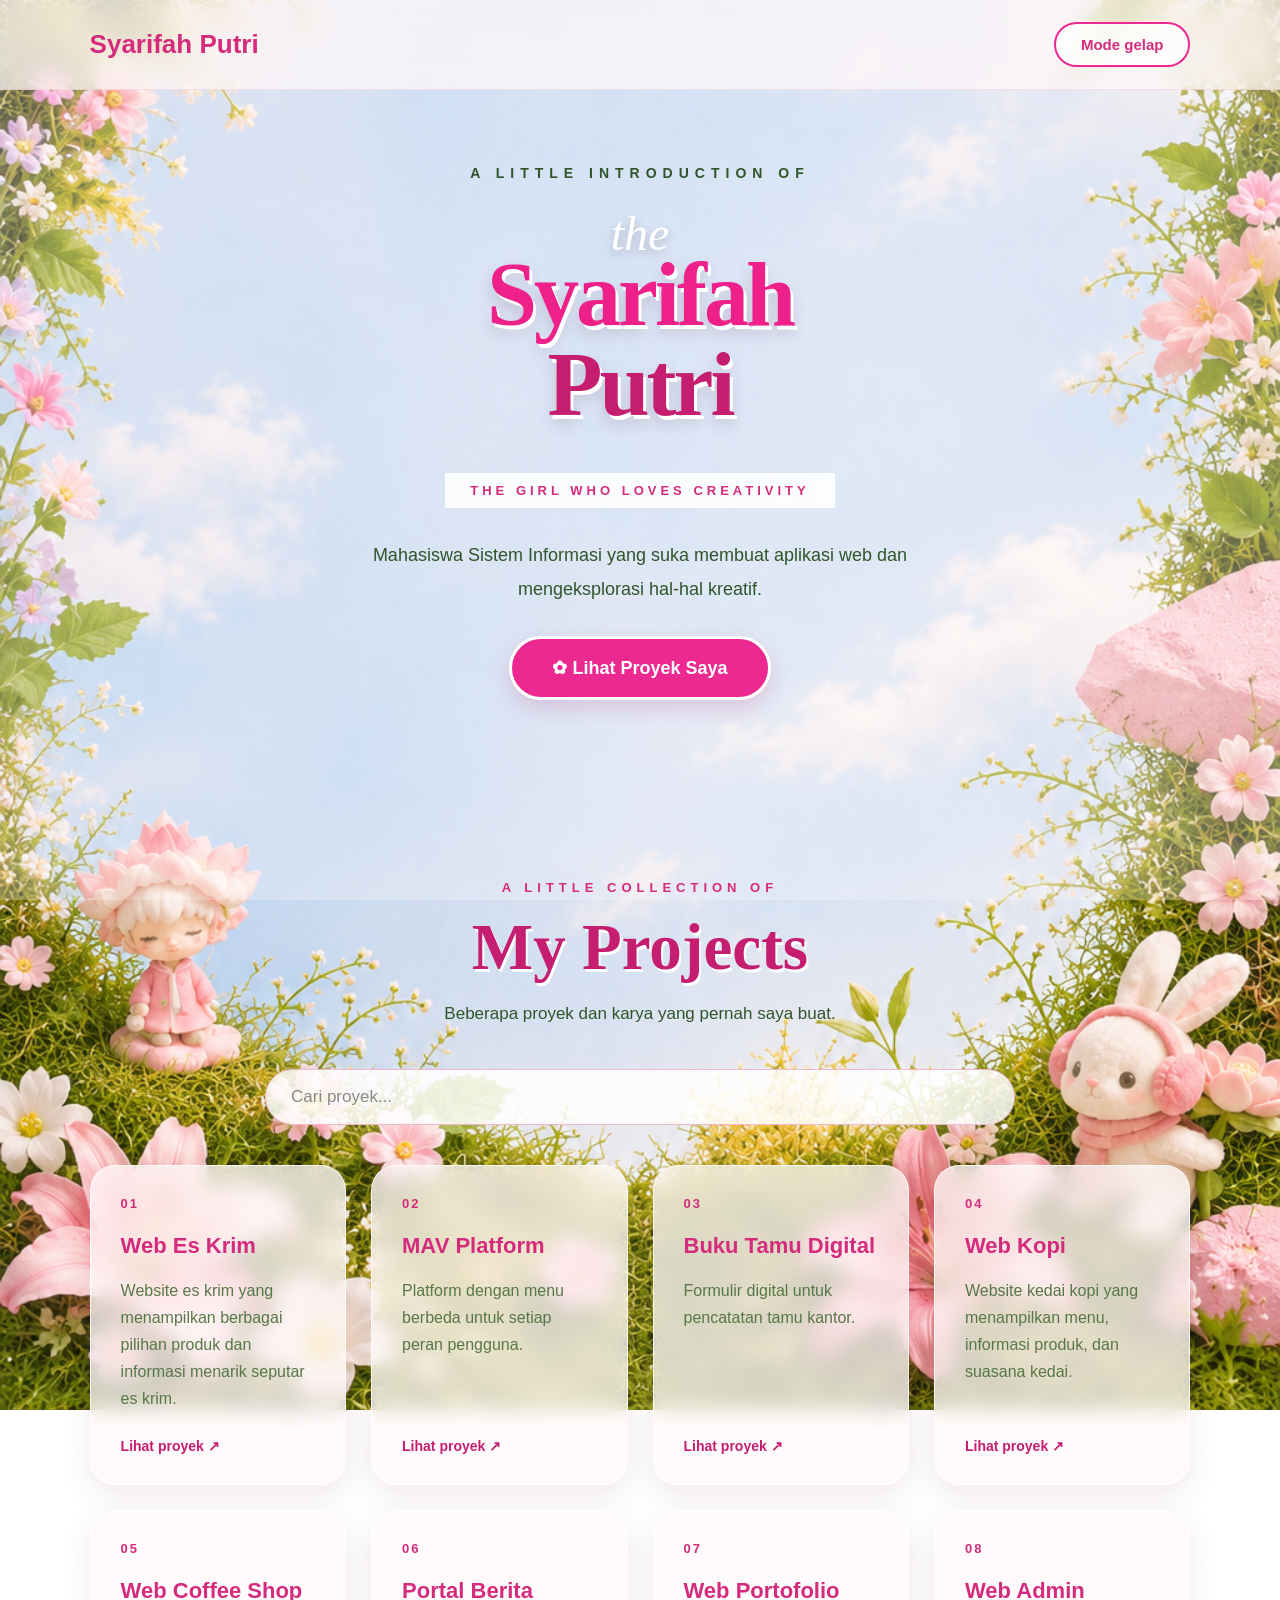
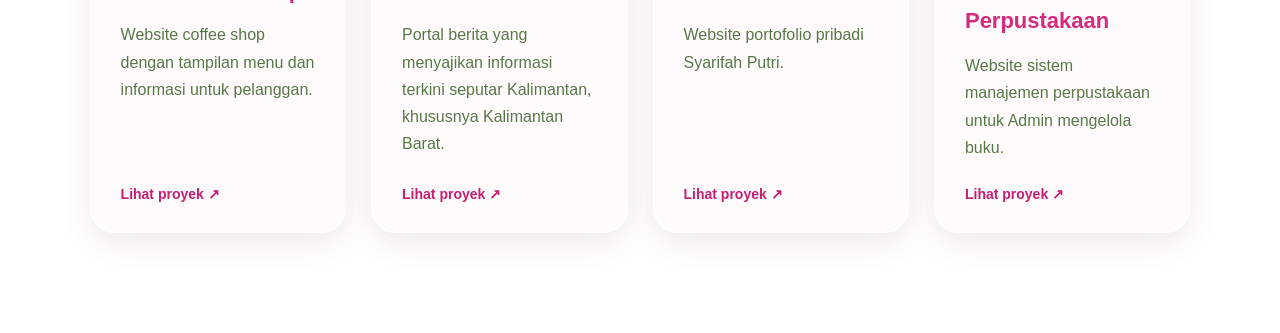
==== commit 3e64ec33: "Perbarui index" ====
--- a/index.html
+++ b/index.html
@@ -141,12 +141,11 @@
                     <span class="lihat-proyek">Lihat proyek ↗</span>
                 </a>
 
-                <a class="kartu" href="about/index.html">
+                <a class="kartu" href="dashboard-perpustakaan/index.html">
                     <span class="nomor-proyek">08</span>
-                    <h3>Web Latihan HTML & CSS</h3>
+                    <h3>Web Admin Perpustakaan</h3>
                     <p>
-                        Website sederhana yang berisi informasi
-                        tentang Syarifah Putri.
+                        Website sistem manajemen perpustakaan untuk Admin mengelola buku.
                     </p>
                     <span class="lihat-proyek">Lihat proyek ↗</span>
                 </a>
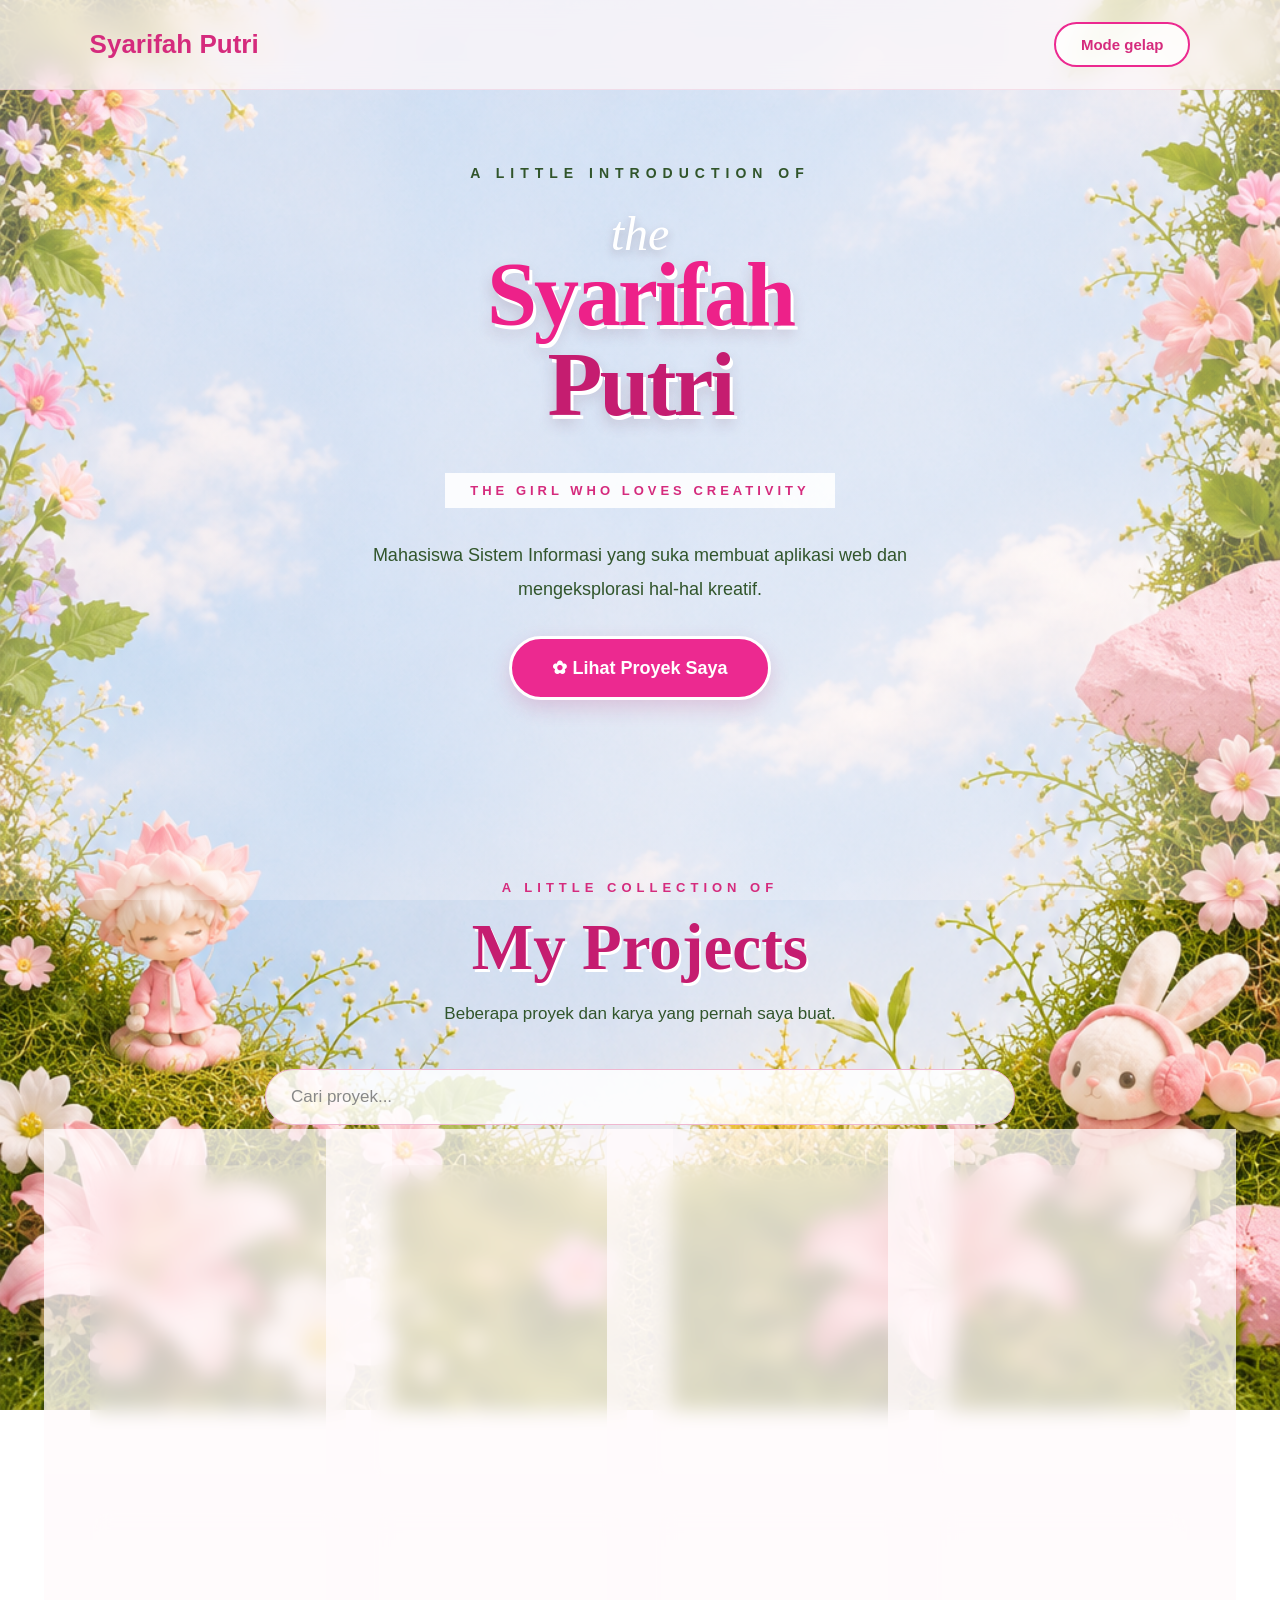
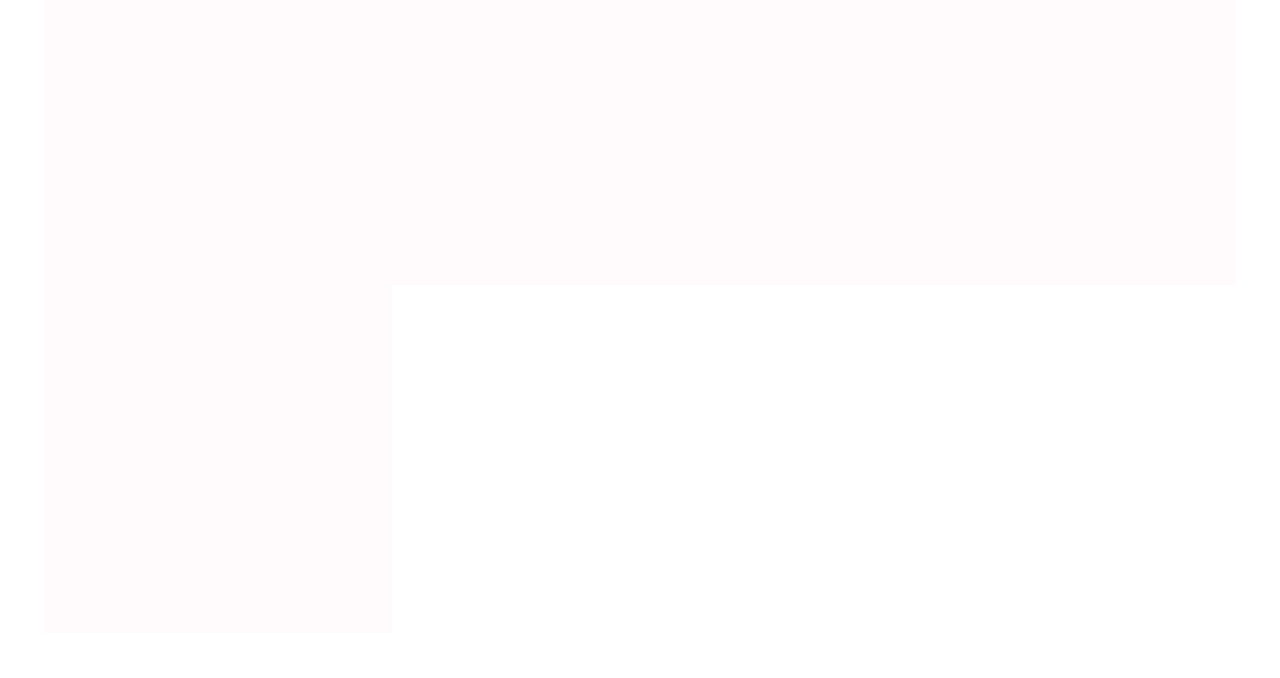
==== commit 3700f67b: "perbarui index" ====
--- a/index.html
+++ b/index.html
@@ -141,8 +141,18 @@
                     <span class="lihat-proyek">Lihat proyek ↗</span>
                 </a>
 
+                <a class="kartu" href="about/index.html">
+                    <span class="nomor-proyek">08</span>
+                    <h3>Web Latihan HTML & CSS</h3>
+                    <p>
+                        Website sederhana yang berisi informasi
+                        tentang Syarifah Putri.
+                    </p>
+                    <span class="lihat-proyek">Lihat proyek ↗</span>
+                </a>
+
                 <a class="kartu" href="dashboard-perpustakaan/index.html">
-                    <span class="nomor-proyek">08</span>
+                    <span class="nomor-proyek">09</span>
                     <h3>Web Admin Perpustakaan</h3>
                     <p>
                         Website sistem manajemen perpustakaan untuk Admin mengelola buku.
